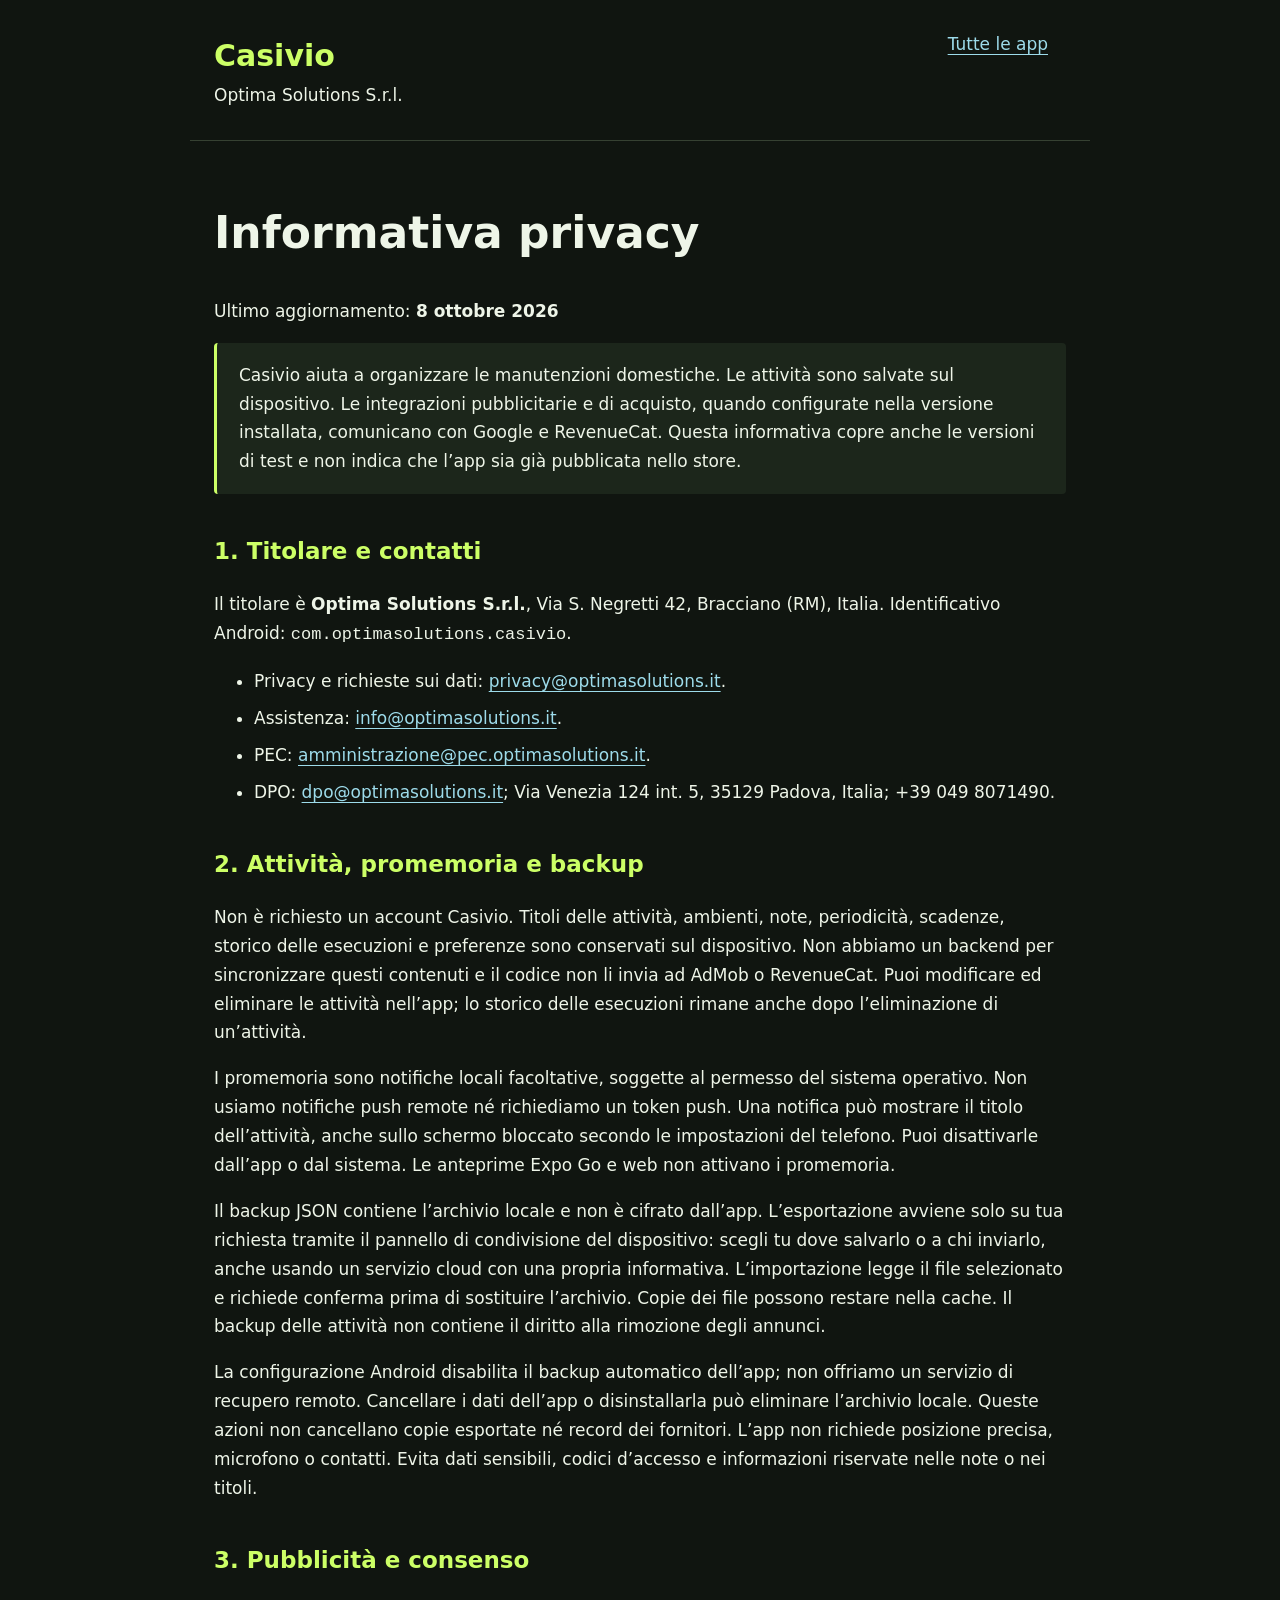
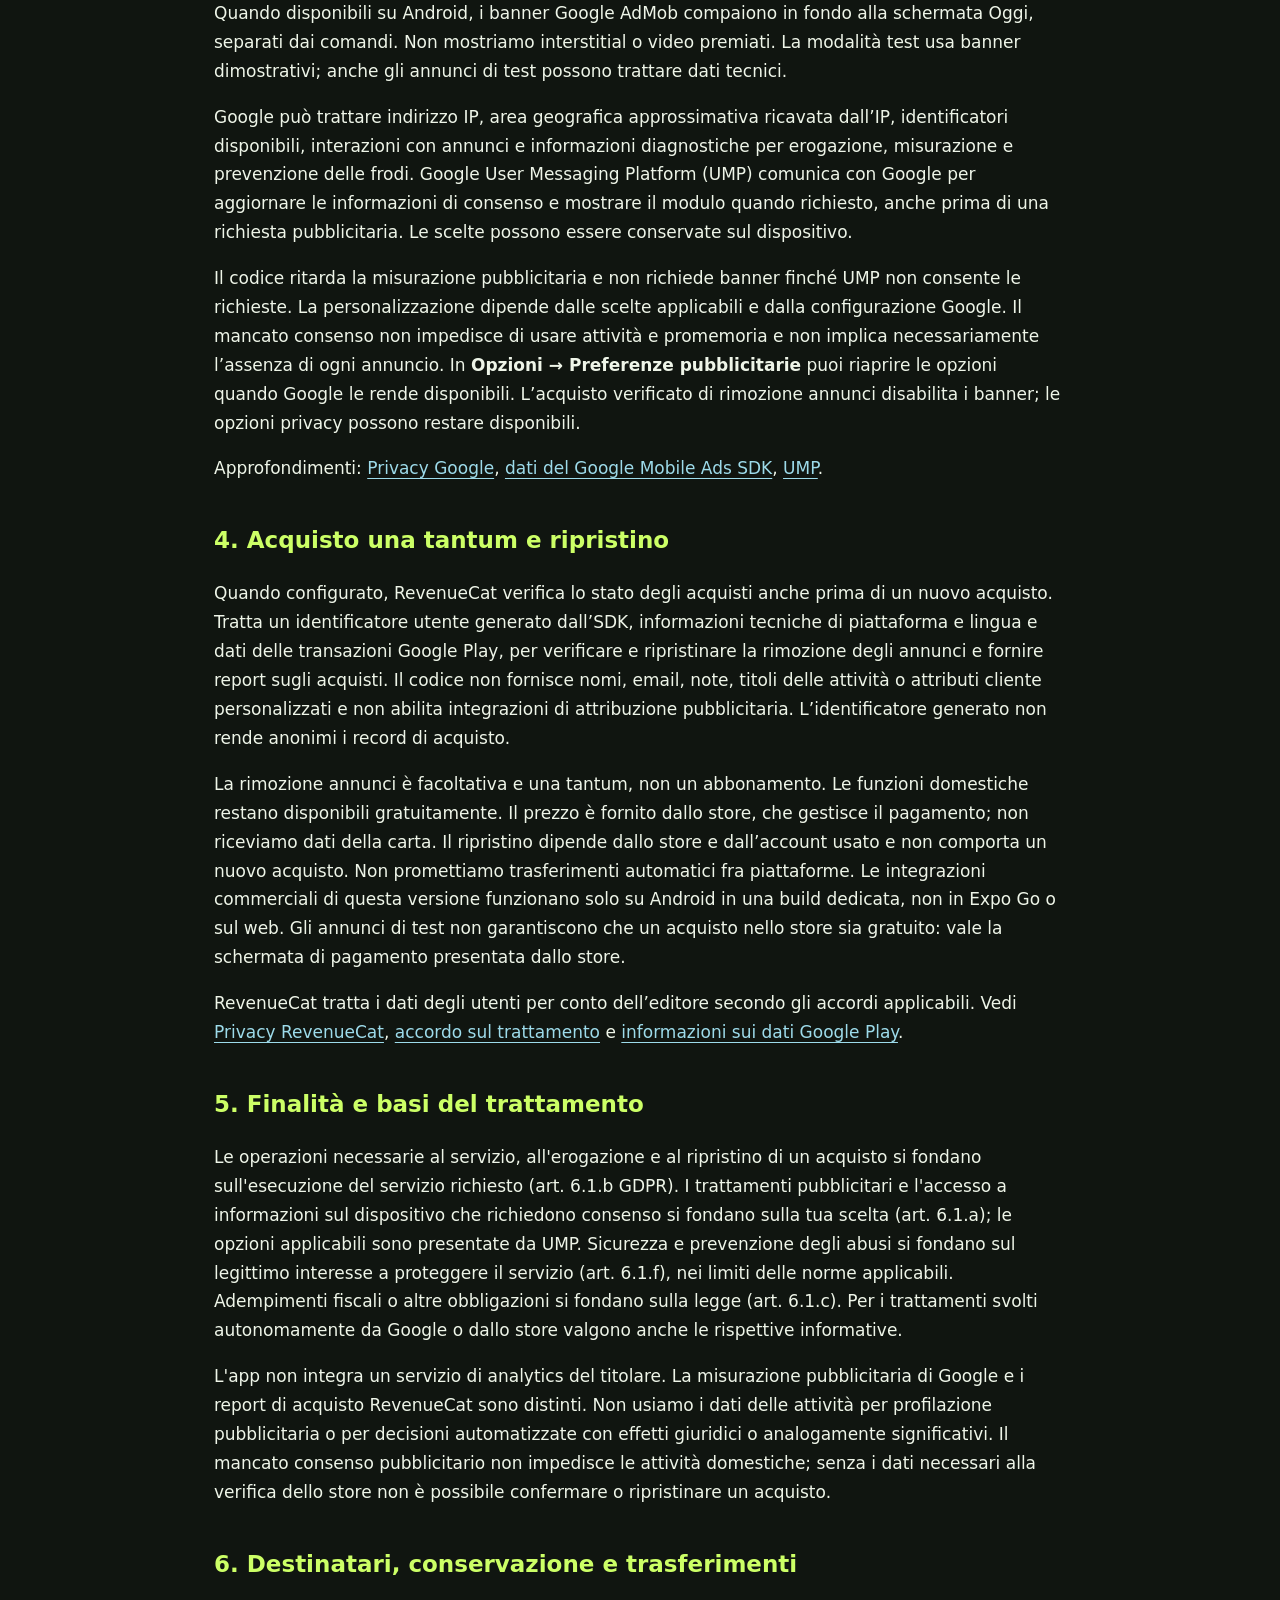
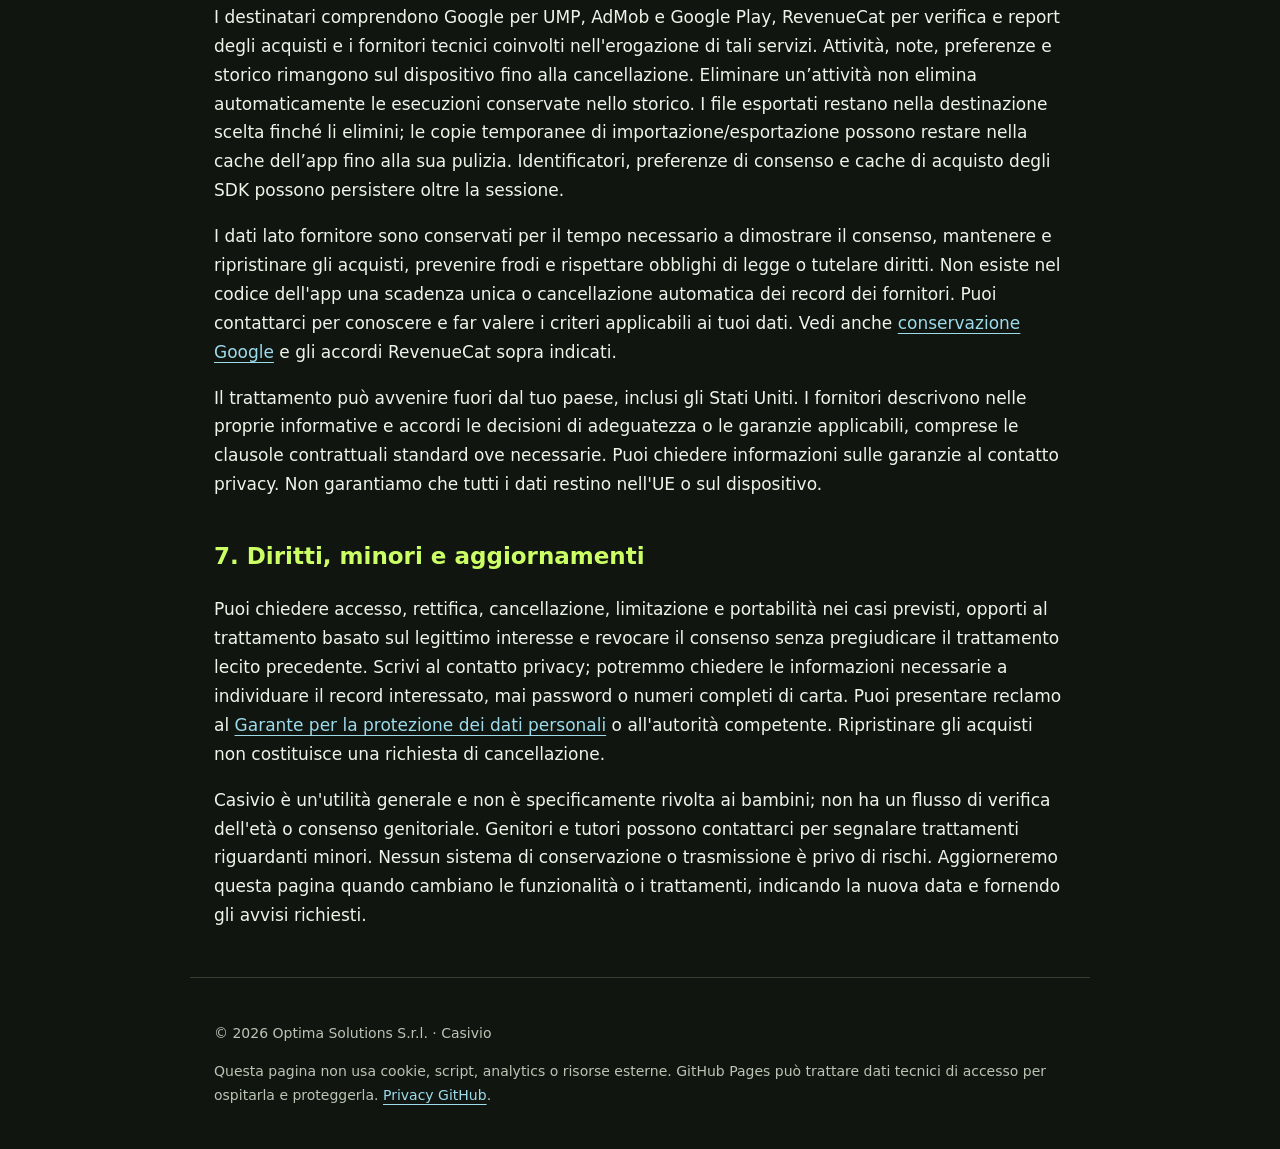
==== casivio/index.html @ 31aac572 "docs: publish Casivio privacy policy" ====
<!doctype html>
<html lang="it"><head><meta charset="utf-8"><meta name="viewport" content="width=device-width,initial-scale=1"><meta name="referrer" content="no-referrer"><title>Casivio — Informativa privacy / Privacy policy</title><meta name="description" content="Informativa privacy Casivio, promemoria per la casa di Optima Solutions S.r.l."><style>
*{box-sizing:border-box}html{scroll-behavior:smooth}body{margin:0;background:#101510;color:#eef5e8;font:17px/1.7 system-ui,sans-serif}header,main,footer{max-width:900px;margin:auto;padding:30px 24px}header{border-bottom:1px solid #364132;display:flex;justify-content:space-between;gap:20px;flex-wrap:wrap}strong.logo{font-size:30px;color:#ccff66}a{color:#9ddbea;text-underline-offset:4px}nav a{margin-right:18px}h1{font-size:clamp(30px,5vw,44px);line-height:1.2}h2{font-size:23px;color:#ccff66;margin-top:38px}h3{font-size:19px}.note{padding:18px 22px;background:#1c261b;border-left:3px solid #ccff66;border-radius:4px}section+section{margin-top:64px;border-top:1px solid #364132;padding-top:30px}footer{font-size:14px;color:#bac5b4;border-top:1px solid #364132}code{overflow-wrap:anywhere}li{margin:8px 0}:focus-visible{outline:3px solid #ffd279;outline-offset:4px}
</style></head><body><header><div><strong class="logo">Casivio</strong><br>Optima Solutions S.r.l.</div><nav><a href="../">Tutte le app</a></nav></header><main>
<section id="italiano" lang="it"><h1>Informativa privacy</h1><p>Ultimo aggiornamento: <strong>8 ottobre 2026</strong></p>
<p class="note">Casivio aiuta a organizzare le manutenzioni domestiche. Le attività sono salvate sul dispositivo. Le integrazioni pubblicitarie e di acquisto, quando configurate nella versione installata, comunicano con Google e RevenueCat. Questa informativa copre anche le versioni di test e non indica che l’app sia già pubblicata nello store.</p>
<h2>1. Titolare e contatti</h2><p>Il titolare è <strong>Optima Solutions S.r.l.</strong>, Via S. Negretti 42, Bracciano (RM), Italia. Identificativo Android: <code>com.optimasolutions.casivio</code>.</p><ul><li>Privacy e richieste sui dati: <a href="mailto:privacy@optimasolutions.it">privacy@optimasolutions.it</a>.</li><li>Assistenza: <a href="mailto:info@optimasolutions.it">info@optimasolutions.it</a>.</li><li>PEC: <a href="mailto:amministrazione@pec.optimasolutions.it">amministrazione@pec.optimasolutions.it</a>.</li><li>DPO: <a href="mailto:dpo@optimasolutions.it">dpo@optimasolutions.it</a>; Via Venezia 124 int. 5, 35129 Padova, Italia; +39 049 8071490.</li></ul>
<h2>2. Attività, promemoria e backup</h2><p>Non è richiesto un account Casivio. Titoli delle attività, ambienti, note, periodicità, scadenze, storico delle esecuzioni e preferenze sono conservati sul dispositivo. Non abbiamo un backend per sincronizzare questi contenuti e il codice non li invia ad AdMob o RevenueCat. Puoi modificare ed eliminare le attività nell’app; lo storico delle esecuzioni rimane anche dopo l’eliminazione di un’attività.</p>
<p>I promemoria sono notifiche locali facoltative, soggette al permesso del sistema operativo. Non usiamo notifiche push remote né richiediamo un token push. Una notifica può mostrare il titolo dell’attività, anche sullo schermo bloccato secondo le impostazioni del telefono. Puoi disattivarle dall’app o dal sistema. Le anteprime Expo Go e web non attivano i promemoria.</p>
<p>Il backup JSON contiene l’archivio locale e non è cifrato dall’app. L’esportazione avviene solo su tua richiesta tramite il pannello di condivisione del dispositivo: scegli tu dove salvarlo o a chi inviarlo, anche usando un servizio cloud con una propria informativa. L’importazione legge il file selezionato e richiede conferma prima di sostituire l’archivio. Copie dei file possono restare nella cache. Il backup delle attività non contiene il diritto alla rimozione degli annunci.</p>
<p>La configurazione Android disabilita il backup automatico dell’app; non offriamo un servizio di recupero remoto. Cancellare i dati dell’app o disinstallarla può eliminare l’archivio locale. Queste azioni non cancellano copie esportate né record dei fornitori. L’app non richiede posizione precisa, microfono o contatti. Evita dati sensibili, codici d’accesso e informazioni riservate nelle note o nei titoli.</p>
<h2>3. Pubblicità e consenso</h2><p>Quando disponibili su Android, i banner Google AdMob compaiono in fondo alla schermata Oggi, separati dai comandi. Non mostriamo interstitial o video premiati. La modalità test usa banner dimostrativi; anche gli annunci di test possono trattare dati tecnici.</p>
<p>Google può trattare indirizzo IP, area geografica approssimativa ricavata dall’IP, identificatori disponibili, interazioni con annunci e informazioni diagnostiche per erogazione, misurazione e prevenzione delle frodi. Google User Messaging Platform (UMP) comunica con Google per aggiornare le informazioni di consenso e mostrare il modulo quando richiesto, anche prima di una richiesta pubblicitaria. Le scelte possono essere conservate sul dispositivo.</p>
<p>Il codice ritarda la misurazione pubblicitaria e non richiede banner finché UMP non consente le richieste. La personalizzazione dipende dalle scelte applicabili e dalla configurazione Google. Il mancato consenso non impedisce di usare attività e promemoria e non implica necessariamente l’assenza di ogni annuncio. In <strong>Opzioni → Preferenze pubblicitarie</strong> puoi riaprire le opzioni quando Google le rende disponibili. L’acquisto verificato di rimozione annunci disabilita i banner; le opzioni privacy possono restare disponibili.</p>
<p>Approfondimenti: <a href="https://policies.google.com/privacy">Privacy Google</a>, <a href="https://developers.google.com/admob/android/privacy/play-data-disclosure">dati del Google Mobile Ads SDK</a>, <a href="https://developers.google.com/admob/android/privacy">UMP</a>.</p>
<h2>4. Acquisto una tantum e ripristino</h2><p>Quando configurato, RevenueCat verifica lo stato degli acquisti anche prima di un nuovo acquisto. Tratta un identificatore utente generato dall’SDK, informazioni tecniche di piattaforma e lingua e dati delle transazioni Google Play, per verificare e ripristinare la rimozione degli annunci e fornire report sugli acquisti. Il codice non fornisce nomi, email, note, titoli delle attività o attributi cliente personalizzati e non abilita integrazioni di attribuzione pubblicitaria. L’identificatore generato non rende anonimi i record di acquisto.</p>
<p>La rimozione annunci è facoltativa e una tantum, non un abbonamento. Le funzioni domestiche restano disponibili gratuitamente. Il prezzo è fornito dallo store, che gestisce il pagamento; non riceviamo dati della carta. Il ripristino dipende dallo store e dall’account usato e non comporta un nuovo acquisto. Non promettiamo trasferimenti automatici fra piattaforme. Le integrazioni commerciali di questa versione funzionano solo su Android in una build dedicata, non in Expo Go o sul web. Gli annunci di test non garantiscono che un acquisto nello store sia gratuito: vale la schermata di pagamento presentata dallo store.</p>
<p>RevenueCat tratta i dati degli utenti per conto dell’editore secondo gli accordi applicabili. Vedi <a href="https://www.revenuecat.com/privacy">Privacy RevenueCat</a>, <a href="https://www.revenuecat.com/dpa">accordo sul trattamento</a> e <a href="https://www.revenuecat.com/docs/platform-resources/google-platform-resources/google-plays-data-safety">informazioni sui dati Google Play</a>.</p>
<h2>5. Finalità e basi del trattamento</h2><p>Le operazioni necessarie al servizio, all'erogazione e al ripristino di un acquisto si fondano sull'esecuzione del servizio richiesto (art. 6.1.b GDPR). I trattamenti pubblicitari e l'accesso a informazioni sul dispositivo che richiedono consenso si fondano sulla tua scelta (art. 6.1.a); le opzioni applicabili sono presentate da UMP. Sicurezza e prevenzione degli abusi si fondano sul legittimo interesse a proteggere il servizio (art. 6.1.f), nei limiti delle norme applicabili. Adempimenti fiscali o altre obbligazioni si fondano sulla legge (art. 6.1.c). Per i trattamenti svolti autonomamente da Google o dallo store valgono anche le rispettive informative.</p><p>L'app non integra un servizio di analytics del titolare. La misurazione pubblicitaria di Google e i report di acquisto RevenueCat sono distinti. Non usiamo i dati delle attività per profilazione pubblicitaria o per decisioni automatizzate con effetti giuridici o analogamente significativi. Il mancato consenso pubblicitario non impedisce le attività domestiche; senza i dati necessari alla verifica dello store non è possibile confermare o ripristinare un acquisto.</p>
<h2>6. Destinatari, conservazione e trasferimenti</h2><p>I destinatari comprendono Google per UMP, AdMob e Google Play, RevenueCat per verifica e report degli acquisti e i fornitori tecnici coinvolti nell'erogazione di tali servizi. Attività, note, preferenze e storico rimangono sul dispositivo fino alla cancellazione. Eliminare un’attività non elimina automaticamente le esecuzioni conservate nello storico. I file esportati restano nella destinazione scelta finché li elimini; le copie temporanee di importazione/esportazione possono restare nella cache dell’app fino alla sua pulizia. Identificatori, preferenze di consenso e cache di acquisto degli SDK possono persistere oltre la sessione.</p><p>I dati lato fornitore sono conservati per il tempo necessario a dimostrare il consenso, mantenere e ripristinare gli acquisti, prevenire frodi e rispettare obblighi di legge o tutelare diritti. Non esiste nel codice dell'app una scadenza unica o cancellazione automatica dei record dei fornitori. Puoi contattarci per conoscere e far valere i criteri applicabili ai tuoi dati. Vedi anche <a href="https://policies.google.com/technologies/retention">conservazione Google</a> e gli accordi RevenueCat sopra indicati.</p><p>Il trattamento può avvenire fuori dal tuo paese, inclusi gli Stati Uniti. I fornitori descrivono nelle proprie informative e accordi le decisioni di adeguatezza o le garanzie applicabili, comprese le clausole contrattuali standard ove necessarie. Puoi chiedere informazioni sulle garanzie al contatto privacy. Non garantiamo che tutti i dati restino nell'UE o sul dispositivo.</p>
<h2>7. Diritti, minori e aggiornamenti</h2><p>Puoi chiedere accesso, rettifica, cancellazione, limitazione e portabilità nei casi previsti, opporti al trattamento basato sul legittimo interesse e revocare il consenso senza pregiudicare il trattamento lecito precedente. Scrivi al contatto privacy; potremmo chiedere le informazioni necessarie a individuare il record interessato, mai password o numeri completi di carta. Puoi presentare reclamo al <a href="https://www.garanteprivacy.it">Garante per la protezione dei dati personali</a> o all'autorità competente. Ripristinare gli acquisti non costituisce una richiesta di cancellazione.</p><p>Casivio è un'utilità generale e non è specificamente rivolta ai bambini; non ha un flusso di verifica dell'età o consenso genitoriale. Genitori e tutori possono contattarci per segnalare trattamenti riguardanti minori. Nessun sistema di conservazione o trasmissione è privo di rischi. Aggiorneremo questa pagina quando cambiano le funzionalità o i trattamenti, indicando la nuova data e fornendo gli avvisi richiesti.</p></section></main><footer><p>© 2026 Optima Solutions S.r.l. · Casivio</p><p>Questa pagina non usa cookie, script, analytics o risorse esterne. GitHub Pages può trattare dati tecnici di accesso per ospitarla e proteggerla. <a href="https://docs.github.com/en/site-policy/privacy-policies/github-general-privacy-statement">Privacy GitHub</a>.</p></footer></body></html>
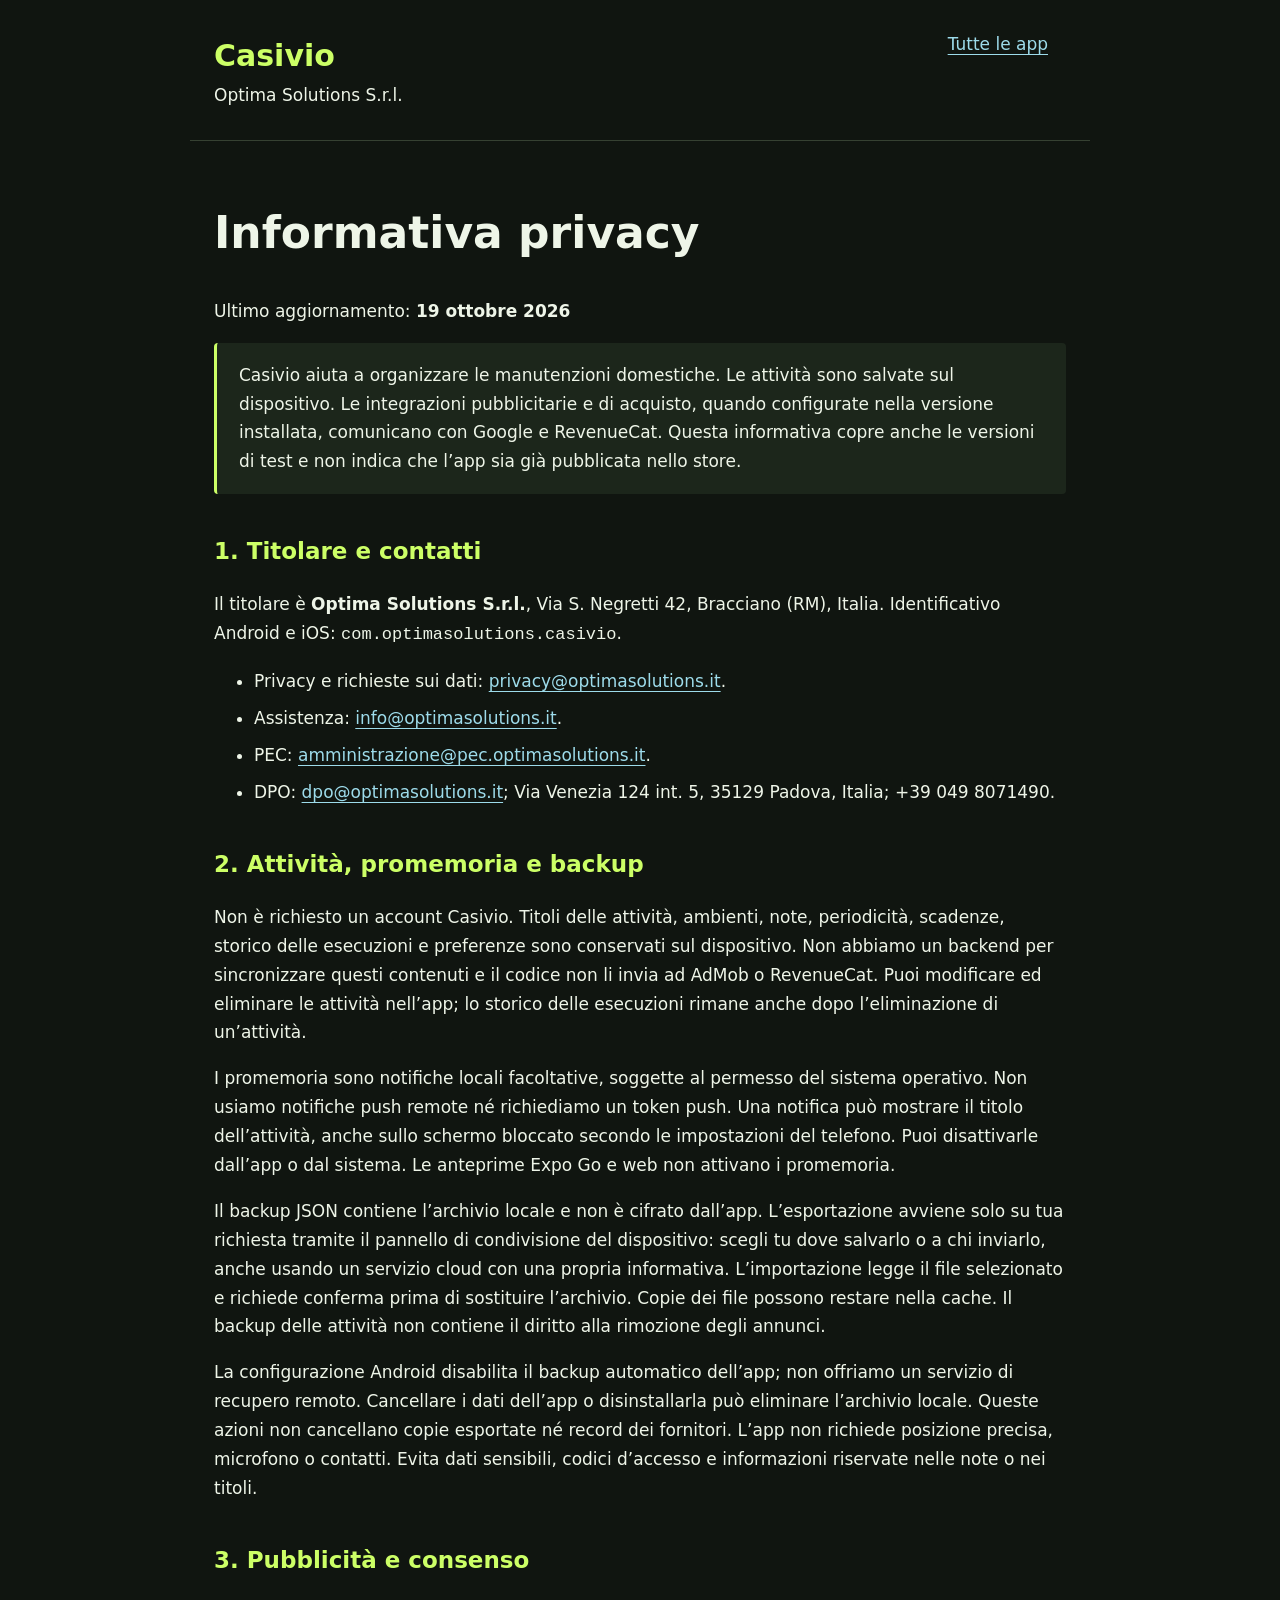
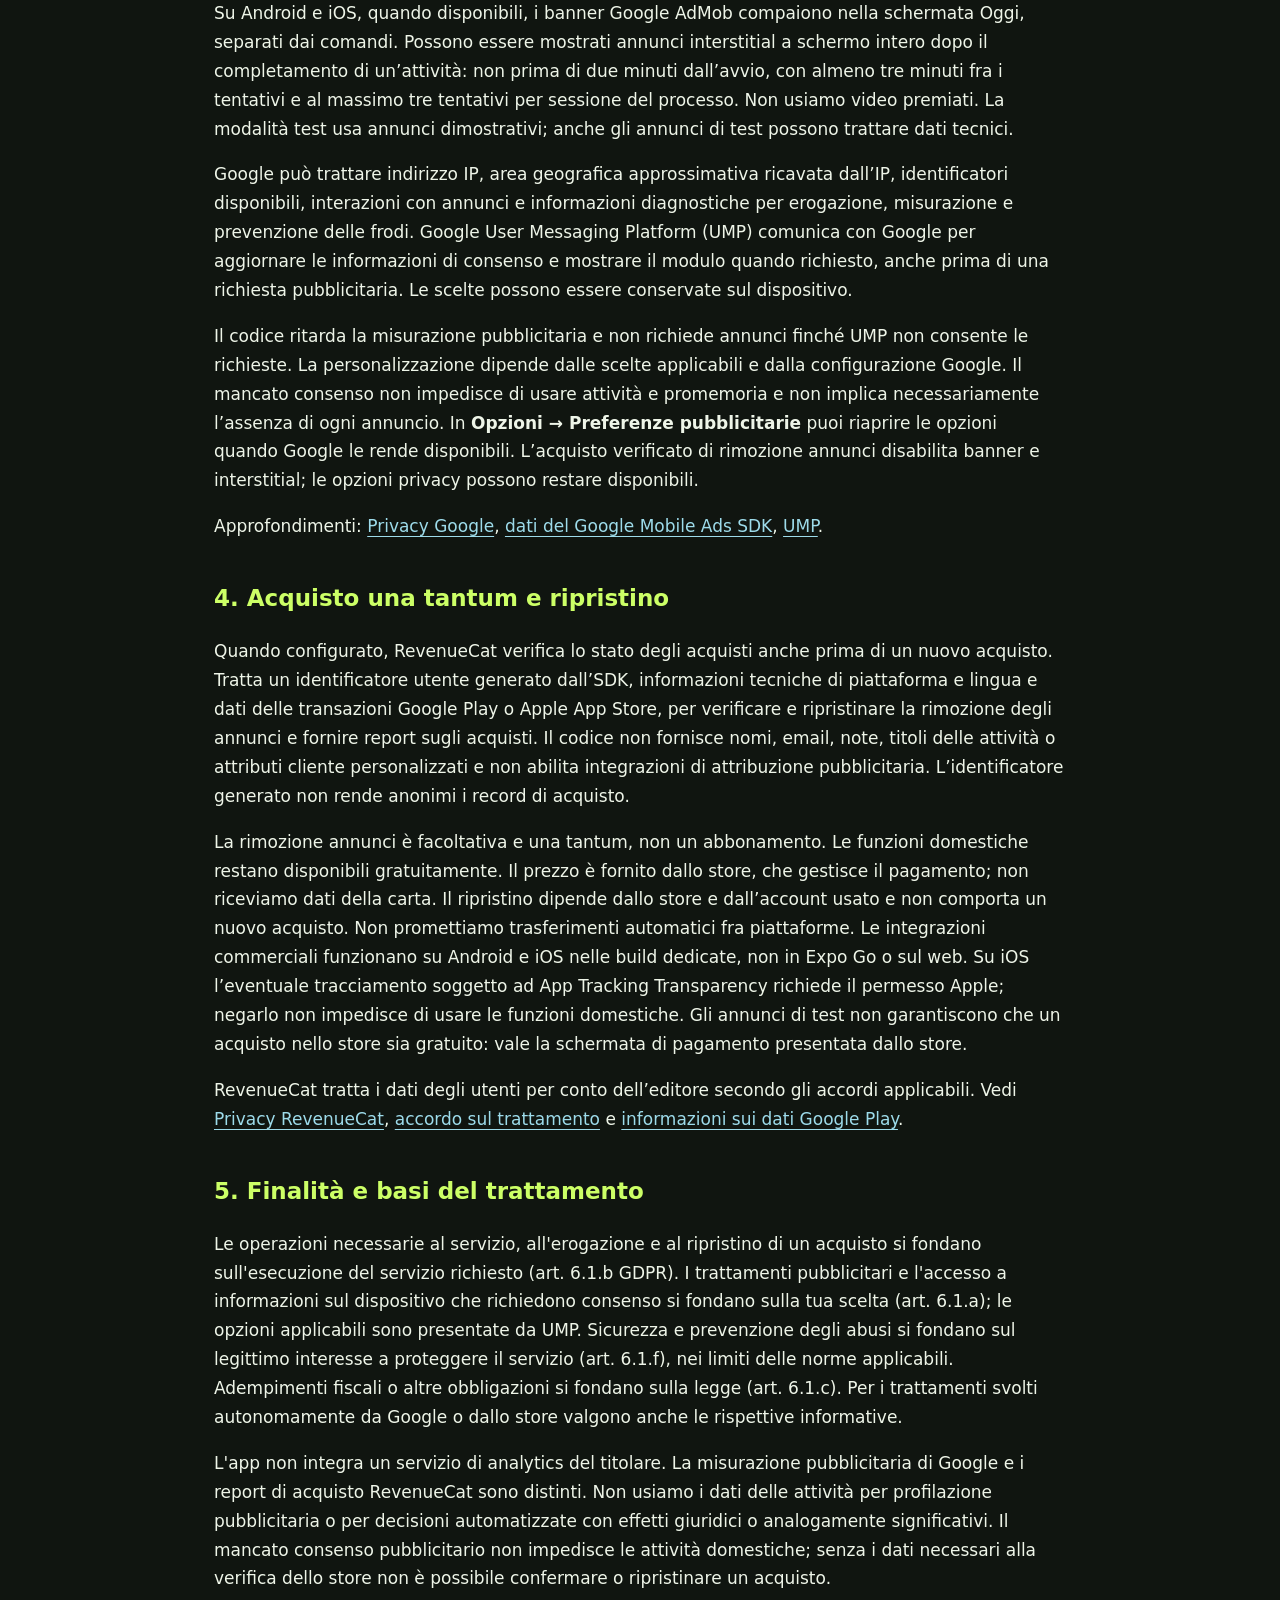
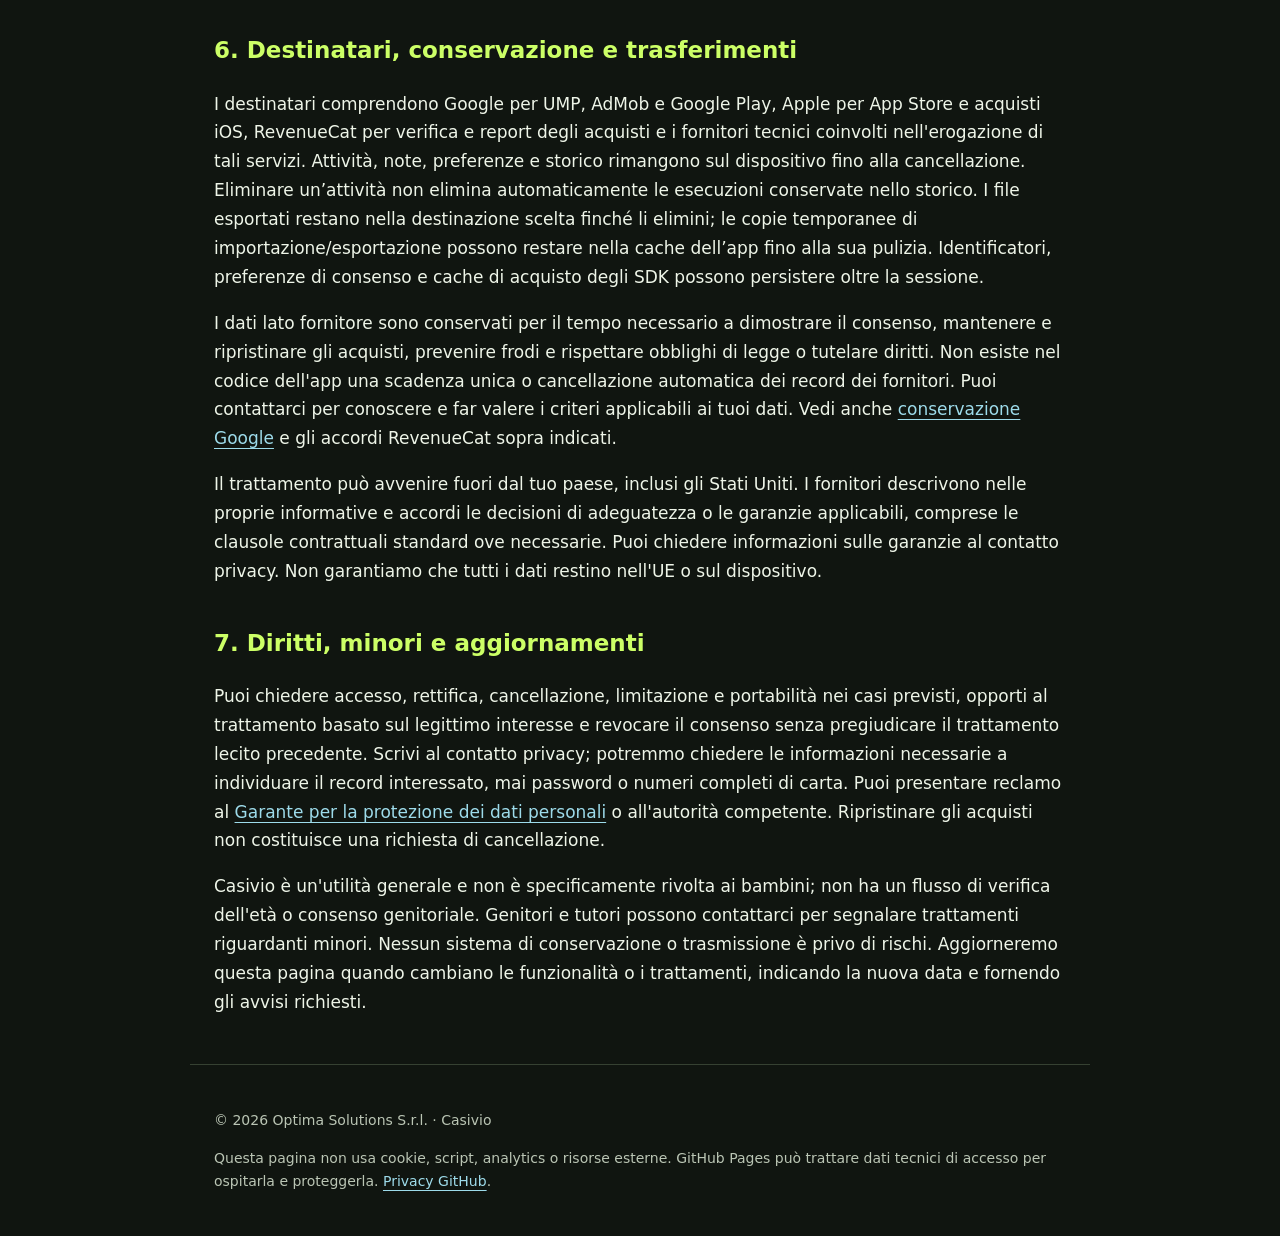
==== commit 9af946ce: "docs: update Casivio privacy for iOS and interstitial ads" ====
--- a/casivio/index.html
+++ b/casivio/index.html
@@ -2,20 +2,20 @@
 <html lang="it"><head><meta charset="utf-8"><meta name="viewport" content="width=device-width,initial-scale=1"><meta name="referrer" content="no-referrer"><title>Casivio — Informativa privacy / Privacy policy</title><meta name="description" content="Informativa privacy Casivio, promemoria per la casa di Optima Solutions S.r.l."><style>
 *{box-sizing:border-box}html{scroll-behavior:smooth}body{margin:0;background:#101510;color:#eef5e8;font:17px/1.7 system-ui,sans-serif}header,main,footer{max-width:900px;margin:auto;padding:30px 24px}header{border-bottom:1px solid #364132;display:flex;justify-content:space-between;gap:20px;flex-wrap:wrap}strong.logo{font-size:30px;color:#ccff66}a{color:#9ddbea;text-underline-offset:4px}nav a{margin-right:18px}h1{font-size:clamp(30px,5vw,44px);line-height:1.2}h2{font-size:23px;color:#ccff66;margin-top:38px}h3{font-size:19px}.note{padding:18px 22px;background:#1c261b;border-left:3px solid #ccff66;border-radius:4px}section+section{margin-top:64px;border-top:1px solid #364132;padding-top:30px}footer{font-size:14px;color:#bac5b4;border-top:1px solid #364132}code{overflow-wrap:anywhere}li{margin:8px 0}:focus-visible{outline:3px solid #ffd279;outline-offset:4px}
 </style></head><body><header><div><strong class="logo">Casivio</strong><br>Optima Solutions S.r.l.</div><nav><a href="../">Tutte le app</a></nav></header><main>
-<section id="italiano" lang="it"><h1>Informativa privacy</h1><p>Ultimo aggiornamento: <strong>8 ottobre 2026</strong></p>
+<section id="italiano" lang="it"><h1>Informativa privacy</h1><p>Ultimo aggiornamento: <strong>19 ottobre 2026</strong></p>
 <p class="note">Casivio aiuta a organizzare le manutenzioni domestiche. Le attività sono salvate sul dispositivo. Le integrazioni pubblicitarie e di acquisto, quando configurate nella versione installata, comunicano con Google e RevenueCat. Questa informativa copre anche le versioni di test e non indica che l’app sia già pubblicata nello store.</p>
-<h2>1. Titolare e contatti</h2><p>Il titolare è <strong>Optima Solutions S.r.l.</strong>, Via S. Negretti 42, Bracciano (RM), Italia. Identificativo Android: <code>com.optimasolutions.casivio</code>.</p><ul><li>Privacy e richieste sui dati: <a href="mailto:privacy@optimasolutions.it">privacy@optimasolutions.it</a>.</li><li>Assistenza: <a href="mailto:info@optimasolutions.it">info@optimasolutions.it</a>.</li><li>PEC: <a href="mailto:amministrazione@pec.optimasolutions.it">amministrazione@pec.optimasolutions.it</a>.</li><li>DPO: <a href="mailto:dpo@optimasolutions.it">dpo@optimasolutions.it</a>; Via Venezia 124 int. 5, 35129 Padova, Italia; +39 049 8071490.</li></ul>
+<h2>1. Titolare e contatti</h2><p>Il titolare è <strong>Optima Solutions S.r.l.</strong>, Via S. Negretti 42, Bracciano (RM), Italia. Identificativo Android e iOS: <code>com.optimasolutions.casivio</code>.</p><ul><li>Privacy e richieste sui dati: <a href="mailto:privacy@optimasolutions.it">privacy@optimasolutions.it</a>.</li><li>Assistenza: <a href="mailto:info@optimasolutions.it">info@optimasolutions.it</a>.</li><li>PEC: <a href="mailto:amministrazione@pec.optimasolutions.it">amministrazione@pec.optimasolutions.it</a>.</li><li>DPO: <a href="mailto:dpo@optimasolutions.it">dpo@optimasolutions.it</a>; Via Venezia 124 int. 5, 35129 Padova, Italia; +39 049 8071490.</li></ul>
 <h2>2. Attività, promemoria e backup</h2><p>Non è richiesto un account Casivio. Titoli delle attività, ambienti, note, periodicità, scadenze, storico delle esecuzioni e preferenze sono conservati sul dispositivo. Non abbiamo un backend per sincronizzare questi contenuti e il codice non li invia ad AdMob o RevenueCat. Puoi modificare ed eliminare le attività nell’app; lo storico delle esecuzioni rimane anche dopo l’eliminazione di un’attività.</p>
 <p>I promemoria sono notifiche locali facoltative, soggette al permesso del sistema operativo. Non usiamo notifiche push remote né richiediamo un token push. Una notifica può mostrare il titolo dell’attività, anche sullo schermo bloccato secondo le impostazioni del telefono. Puoi disattivarle dall’app o dal sistema. Le anteprime Expo Go e web non attivano i promemoria.</p>
 <p>Il backup JSON contiene l’archivio locale e non è cifrato dall’app. L’esportazione avviene solo su tua richiesta tramite il pannello di condivisione del dispositivo: scegli tu dove salvarlo o a chi inviarlo, anche usando un servizio cloud con una propria informativa. L’importazione legge il file selezionato e richiede conferma prima di sostituire l’archivio. Copie dei file possono restare nella cache. Il backup delle attività non contiene il diritto alla rimozione degli annunci.</p>
 <p>La configurazione Android disabilita il backup automatico dell’app; non offriamo un servizio di recupero remoto. Cancellare i dati dell’app o disinstallarla può eliminare l’archivio locale. Queste azioni non cancellano copie esportate né record dei fornitori. L’app non richiede posizione precisa, microfono o contatti. Evita dati sensibili, codici d’accesso e informazioni riservate nelle note o nei titoli.</p>
-<h2>3. Pubblicità e consenso</h2><p>Quando disponibili su Android, i banner Google AdMob compaiono in fondo alla schermata Oggi, separati dai comandi. Non mostriamo interstitial o video premiati. La modalità test usa banner dimostrativi; anche gli annunci di test possono trattare dati tecnici.</p>
+<h2>3. Pubblicità e consenso</h2><p>Su Android e iOS, quando disponibili, i banner Google AdMob compaiono nella schermata Oggi, separati dai comandi. Possono essere mostrati annunci interstitial a schermo intero dopo il completamento di un’attività: non prima di due minuti dall’avvio, con almeno tre minuti fra i tentativi e al massimo tre tentativi per sessione del processo. Non usiamo video premiati. La modalità test usa annunci dimostrativi; anche gli annunci di test possono trattare dati tecnici.</p>
 <p>Google può trattare indirizzo IP, area geografica approssimativa ricavata dall’IP, identificatori disponibili, interazioni con annunci e informazioni diagnostiche per erogazione, misurazione e prevenzione delle frodi. Google User Messaging Platform (UMP) comunica con Google per aggiornare le informazioni di consenso e mostrare il modulo quando richiesto, anche prima di una richiesta pubblicitaria. Le scelte possono essere conservate sul dispositivo.</p>
-<p>Il codice ritarda la misurazione pubblicitaria e non richiede banner finché UMP non consente le richieste. La personalizzazione dipende dalle scelte applicabili e dalla configurazione Google. Il mancato consenso non impedisce di usare attività e promemoria e non implica necessariamente l’assenza di ogni annuncio. In <strong>Opzioni → Preferenze pubblicitarie</strong> puoi riaprire le opzioni quando Google le rende disponibili. L’acquisto verificato di rimozione annunci disabilita i banner; le opzioni privacy possono restare disponibili.</p>
+<p>Il codice ritarda la misurazione pubblicitaria e non richiede annunci finché UMP non consente le richieste. La personalizzazione dipende dalle scelte applicabili e dalla configurazione Google. Il mancato consenso non impedisce di usare attività e promemoria e non implica necessariamente l’assenza di ogni annuncio. In <strong>Opzioni → Preferenze pubblicitarie</strong> puoi riaprire le opzioni quando Google le rende disponibili. L’acquisto verificato di rimozione annunci disabilita banner e interstitial; le opzioni privacy possono restare disponibili.</p>
 <p>Approfondimenti: <a href="https://policies.google.com/privacy">Privacy Google</a>, <a href="https://developers.google.com/admob/android/privacy/play-data-disclosure">dati del Google Mobile Ads SDK</a>, <a href="https://developers.google.com/admob/android/privacy">UMP</a>.</p>
-<h2>4. Acquisto una tantum e ripristino</h2><p>Quando configurato, RevenueCat verifica lo stato degli acquisti anche prima di un nuovo acquisto. Tratta un identificatore utente generato dall’SDK, informazioni tecniche di piattaforma e lingua e dati delle transazioni Google Play, per verificare e ripristinare la rimozione degli annunci e fornire report sugli acquisti. Il codice non fornisce nomi, email, note, titoli delle attività o attributi cliente personalizzati e non abilita integrazioni di attribuzione pubblicitaria. L’identificatore generato non rende anonimi i record di acquisto.</p>
-<p>La rimozione annunci è facoltativa e una tantum, non un abbonamento. Le funzioni domestiche restano disponibili gratuitamente. Il prezzo è fornito dallo store, che gestisce il pagamento; non riceviamo dati della carta. Il ripristino dipende dallo store e dall’account usato e non comporta un nuovo acquisto. Non promettiamo trasferimenti automatici fra piattaforme. Le integrazioni commerciali di questa versione funzionano solo su Android in una build dedicata, non in Expo Go o sul web. Gli annunci di test non garantiscono che un acquisto nello store sia gratuito: vale la schermata di pagamento presentata dallo store.</p>
+<h2>4. Acquisto una tantum e ripristino</h2><p>Quando configurato, RevenueCat verifica lo stato degli acquisti anche prima di un nuovo acquisto. Tratta un identificatore utente generato dall’SDK, informazioni tecniche di piattaforma e lingua e dati delle transazioni Google Play o Apple App Store, per verificare e ripristinare la rimozione degli annunci e fornire report sugli acquisti. Il codice non fornisce nomi, email, note, titoli delle attività o attributi cliente personalizzati e non abilita integrazioni di attribuzione pubblicitaria. L’identificatore generato non rende anonimi i record di acquisto.</p>
+<p>La rimozione annunci è facoltativa e una tantum, non un abbonamento. Le funzioni domestiche restano disponibili gratuitamente. Il prezzo è fornito dallo store, che gestisce il pagamento; non riceviamo dati della carta. Il ripristino dipende dallo store e dall’account usato e non comporta un nuovo acquisto. Non promettiamo trasferimenti automatici fra piattaforme. Le integrazioni commerciali funzionano su Android e iOS nelle build dedicate, non in Expo Go o sul web. Su iOS l’eventuale tracciamento soggetto ad App Tracking Transparency richiede il permesso Apple; negarlo non impedisce di usare le funzioni domestiche. Gli annunci di test non garantiscono che un acquisto nello store sia gratuito: vale la schermata di pagamento presentata dallo store.</p>
 <p>RevenueCat tratta i dati degli utenti per conto dell’editore secondo gli accordi applicabili. Vedi <a href="https://www.revenuecat.com/privacy">Privacy RevenueCat</a>, <a href="https://www.revenuecat.com/dpa">accordo sul trattamento</a> e <a href="https://www.revenuecat.com/docs/platform-resources/google-platform-resources/google-plays-data-safety">informazioni sui dati Google Play</a>.</p>
 <h2>5. Finalità e basi del trattamento</h2><p>Le operazioni necessarie al servizio, all'erogazione e al ripristino di un acquisto si fondano sull'esecuzione del servizio richiesto (art. 6.1.b GDPR). I trattamenti pubblicitari e l'accesso a informazioni sul dispositivo che richiedono consenso si fondano sulla tua scelta (art. 6.1.a); le opzioni applicabili sono presentate da UMP. Sicurezza e prevenzione degli abusi si fondano sul legittimo interesse a proteggere il servizio (art. 6.1.f), nei limiti delle norme applicabili. Adempimenti fiscali o altre obbligazioni si fondano sulla legge (art. 6.1.c). Per i trattamenti svolti autonomamente da Google o dallo store valgono anche le rispettive informative.</p><p>L'app non integra un servizio di analytics del titolare. La misurazione pubblicitaria di Google e i report di acquisto RevenueCat sono distinti. Non usiamo i dati delle attività per profilazione pubblicitaria o per decisioni automatizzate con effetti giuridici o analogamente significativi. Il mancato consenso pubblicitario non impedisce le attività domestiche; senza i dati necessari alla verifica dello store non è possibile confermare o ripristinare un acquisto.</p>
-<h2>6. Destinatari, conservazione e trasferimenti</h2><p>I destinatari comprendono Google per UMP, AdMob e Google Play, RevenueCat per verifica e report degli acquisti e i fornitori tecnici coinvolti nell'erogazione di tali servizi. Attività, note, preferenze e storico rimangono sul dispositivo fino alla cancellazione. Eliminare un’attività non elimina automaticamente le esecuzioni conservate nello storico. I file esportati restano nella destinazione scelta finché li elimini; le copie temporanee di importazione/esportazione possono restare nella cache dell’app fino alla sua pulizia. Identificatori, preferenze di consenso e cache di acquisto degli SDK possono persistere oltre la sessione.</p><p>I dati lato fornitore sono conservati per il tempo necessario a dimostrare il consenso, mantenere e ripristinare gli acquisti, prevenire frodi e rispettare obblighi di legge o tutelare diritti. Non esiste nel codice dell'app una scadenza unica o cancellazione automatica dei record dei fornitori. Puoi contattarci per conoscere e far valere i criteri applicabili ai tuoi dati. Vedi anche <a href="https://policies.google.com/technologies/retention">conservazione Google</a> e gli accordi RevenueCat sopra indicati.</p><p>Il trattamento può avvenire fuori dal tuo paese, inclusi gli Stati Uniti. I fornitori descrivono nelle proprie informative e accordi le decisioni di adeguatezza o le garanzie applicabili, comprese le clausole contrattuali standard ove necessarie. Puoi chiedere informazioni sulle garanzie al contatto privacy. Non garantiamo che tutti i dati restino nell'UE o sul dispositivo.</p>
+<h2>6. Destinatari, conservazione e trasferimenti</h2><p>I destinatari comprendono Google per UMP, AdMob e Google Play, Apple per App Store e acquisti iOS, RevenueCat per verifica e report degli acquisti e i fornitori tecnici coinvolti nell'erogazione di tali servizi. Attività, note, preferenze e storico rimangono sul dispositivo fino alla cancellazione. Eliminare un’attività non elimina automaticamente le esecuzioni conservate nello storico. I file esportati restano nella destinazione scelta finché li elimini; le copie temporanee di importazione/esportazione possono restare nella cache dell’app fino alla sua pulizia. Identificatori, preferenze di consenso e cache di acquisto degli SDK possono persistere oltre la sessione.</p><p>I dati lato fornitore sono conservati per il tempo necessario a dimostrare il consenso, mantenere e ripristinare gli acquisti, prevenire frodi e rispettare obblighi di legge o tutelare diritti. Non esiste nel codice dell'app una scadenza unica o cancellazione automatica dei record dei fornitori. Puoi contattarci per conoscere e far valere i criteri applicabili ai tuoi dati. Vedi anche <a href="https://policies.google.com/technologies/retention">conservazione Google</a> e gli accordi RevenueCat sopra indicati.</p><p>Il trattamento può avvenire fuori dal tuo paese, inclusi gli Stati Uniti. I fornitori descrivono nelle proprie informative e accordi le decisioni di adeguatezza o le garanzie applicabili, comprese le clausole contrattuali standard ove necessarie. Puoi chiedere informazioni sulle garanzie al contatto privacy. Non garantiamo che tutti i dati restino nell'UE o sul dispositivo.</p>
 <h2>7. Diritti, minori e aggiornamenti</h2><p>Puoi chiedere accesso, rettifica, cancellazione, limitazione e portabilità nei casi previsti, opporti al trattamento basato sul legittimo interesse e revocare il consenso senza pregiudicare il trattamento lecito precedente. Scrivi al contatto privacy; potremmo chiedere le informazioni necessarie a individuare il record interessato, mai password o numeri completi di carta. Puoi presentare reclamo al <a href="https://www.garanteprivacy.it">Garante per la protezione dei dati personali</a> o all'autorità competente. Ripristinare gli acquisti non costituisce una richiesta di cancellazione.</p><p>Casivio è un'utilità generale e non è specificamente rivolta ai bambini; non ha un flusso di verifica dell'età o consenso genitoriale. Genitori e tutori possono contattarci per segnalare trattamenti riguardanti minori. Nessun sistema di conservazione o trasmissione è privo di rischi. Aggiorneremo questa pagina quando cambiano le funzionalità o i trattamenti, indicando la nuova data e fornendo gli avvisi richiesti.</p></section></main><footer><p>© 2026 Optima Solutions S.r.l. · Casivio</p><p>Questa pagina non usa cookie, script, analytics o risorse esterne. GitHub Pages può trattare dati tecnici di accesso per ospitarla e proteggerla. <a href="https://docs.github.com/en/site-policy/privacy-policies/github-general-privacy-statement">Privacy GitHub</a>.</p></footer></body></html>
